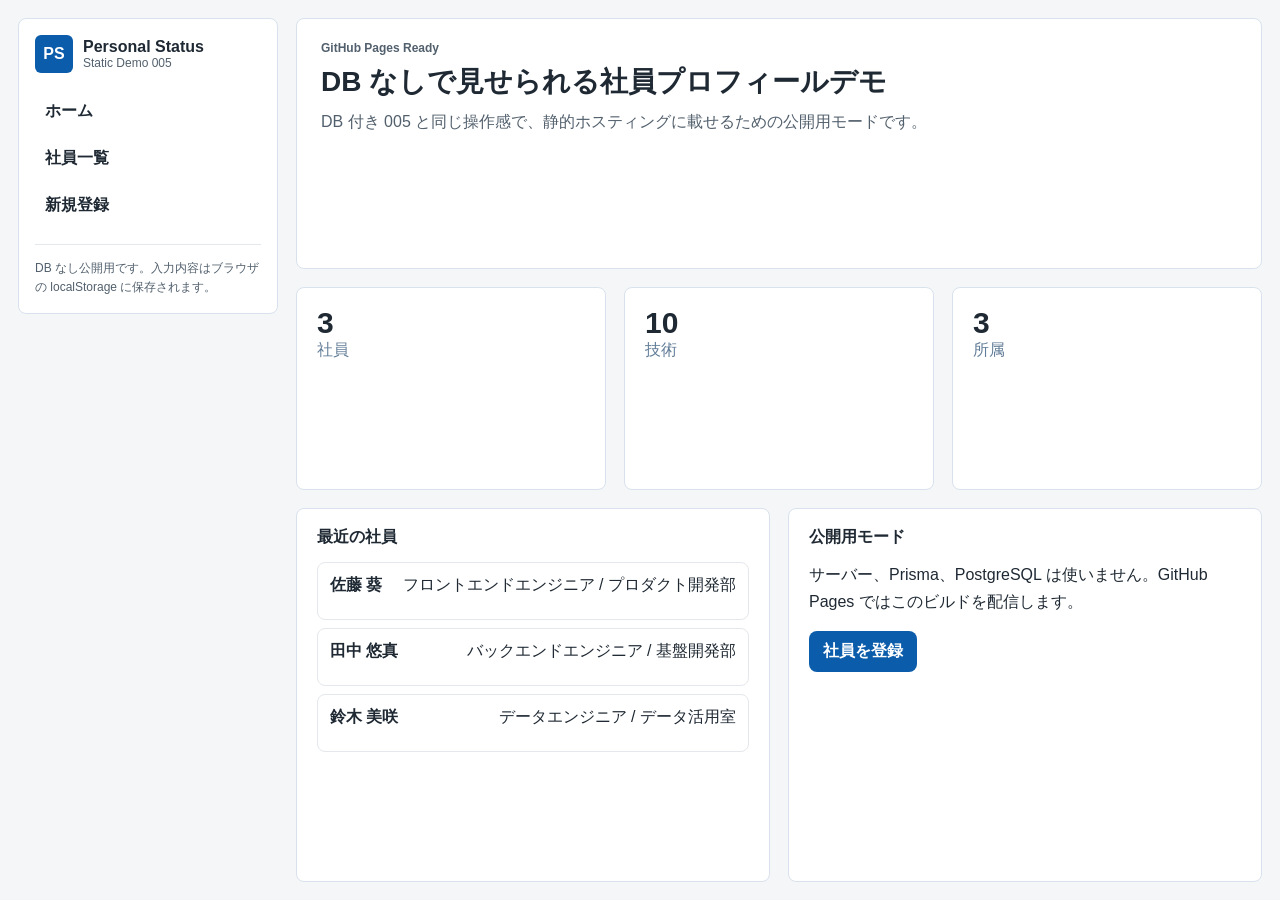
==== index.html @ d1efa98e "PEP修正" ====
<!doctype html>
<html lang="ja">
  <head>
    <meta charset="UTF-8" />
    <meta name="viewport" content="width=device-width, initial-scale=1.0" />
    <title>Personal Status Static Demo</title>
    <script type="module" crossorigin src="./assets/index-CxDqPb6j.js"></script>
    <link rel="stylesheet" crossorigin href="./assets/index-qJK4ZUf7.css">
  </head>
  <body>
    <div id="root"></div>
  </body>
</html>
---- assets/index-qJK4ZUf7.css ----
:root{color:#1f2933;background:#f4f6f8;font-family:Inter,Noto Sans JP,Yu Gothic UI,Meiryo,sans-serif}*{box-sizing:border-box}body{margin:0}a{color:inherit;text-decoration:none}button,input,select,textarea{font:inherit}.appShell{grid-template-columns:260px minmax(0,1fr);gap:18px;min-height:100vh;padding:18px;display:grid}.sideNav,.pageHeader,.panel,.metricCard,.tablePanel,.formPanel{background:#fff;border:1px solid #d9e2ec;border-radius:8px}.sideNav{align-self:start;padding:16px;position:sticky;top:18px}.brand{align-items:center;gap:10px;margin-bottom:18px;display:flex}.brandMark{color:#fff;background:#0b5cab;border-radius:6px;place-items:center;width:38px;height:38px;font-weight:800;display:grid}.brand strong,.brand span,.sideNav a,.rowButton strong,.rowButton span,.personRow strong,.personRow small,.projectItem strong,.projectItem small,.skillLine strong,.skillLine small{display:block}.brand span,.pageHeader p,.pageHeader span,small,.note,.definitionList dt{color:#52606d}.brand span,.pageHeader p,small,.note,.definitionList dt{font-size:12px}.sideNav nav{gap:6px;display:grid}.sideNav a{border-radius:8px;padding:10px;font-weight:800}.sideNav a:hover{color:#0b5cab;background:#e6f0fa}.note{border-top:1px solid #e4e7eb;margin:18px 0 0;padding-top:14px;line-height:1.6}.workArea{gap:18px;min-width:0;display:grid}.pageHeader{padding:22px 24px}.pageHeader p{margin:0 0 8px;font-weight:800}h1,h2,p{margin-top:0}h1{margin-bottom:8px;font-size:28px}h2{margin:0;font-size:16px}.pageHeader span,.panel p{line-height:1.65}.headerActions{gap:10px;margin-top:16px;display:flex}.metricGrid,.contentGrid,.profileGrid{gap:18px;display:grid}.metricGrid{grid-template-columns:repeat(3,minmax(0,1fr))}.contentGrid,.profileGrid{grid-template-columns:repeat(2,minmax(0,1fr))}.metricCard,.panel,.tablePanel,.formPanel{padding:18px 20px}.metricCard strong{font-size:30px;display:block}.metricCard span{color:#627d98}.panelTitle{margin-bottom:14px}.rowList{gap:8px;display:grid}.rowButton,.personRow,.skillLine,.projectItem{background:#fff;border:1px solid #e4e7eb;border-radius:8px;gap:10px;min-height:58px;padding:12px;display:grid}.rowButton{grid-template-columns:minmax(0,1fr) minmax(160px,auto)}.personRow{grid-template-columns:42px minmax(220px,1.3fr) minmax(140px,.6fr) minmax(180px,1fr);align-items:center}.skillLine{grid-template-columns:minmax(0,1fr) auto;align-items:center}.rowButton:hover,.personRow:hover{border-color:#0b5cab}.avatar{color:#0b5cab;background:#e6f0fa;border-radius:50%;place-items:center;width:40px;height:40px;font-weight:800;display:grid}.toolbar{grid-template-columns:minmax(0,1fr) auto;align-items:center;gap:12px;display:grid}.searchForm{grid-template-columns:minmax(0,1fr) 86px;gap:8px;display:grid}input,select,textarea{background:#fff;border:1px solid #bcccdc;border-radius:8px;width:100%;min-width:0;min-height:40px;padding:8px 10px}textarea{resize:vertical}.searchForm button,.primaryButton,.primaryLink,.secondaryLink{border-radius:8px;justify-content:center;min-height:40px;padding:10px 14px;font-weight:800;display:inline-flex}.searchForm button,.primaryButton,.primaryLink{color:#fff;background:#0b5cab;border:0}.secondaryLink{background:#fff;border:1px solid #bcccdc}.definitionList{grid-template-columns:110px minmax(0,1fr);gap:8px 18px;margin:0;display:grid}.definitionList dd{margin:0;line-height:1.65}.level{color:#0a4c86;background:#e6f0fa;border:1px solid #9ac4ef;border-radius:999px;padding:6px 10px;font-size:12px;font-weight:800}.formPanel{grid-template-columns:repeat(2,minmax(0,1fr));gap:14px;display:grid}.formPanel label{color:#334e68;gap:6px;font-size:13px;font-weight:800;display:grid}.formPanel .wide,.sectionTitle,.formActions,.skillEditor{grid-column:1/-1}.sectionTitle{border-top:1px solid #e4e7eb;padding-top:14px;font-weight:800}.formActions{justify-content:flex-end;gap:10px;display:flex}.skillEditor{gap:10px;display:grid}.skillEditRow{border:1px solid #e4e7eb;border-radius:8px;grid-template-columns:minmax(220px,1.2fr) 120px 90px 130px minmax(180px,1fr) 72px;align-items:end;gap:10px;padding:12px;display:grid}.skillNoteInput{min-width:0}.iconButton,.secondaryButton{cursor:pointer;border-radius:8px;min-height:40px;padding:8px 10px;font-weight:800}.iconButton{background:#fff;border:1px solid #bcccdc}.iconButton:disabled{color:#9aa5b1;cursor:not-allowed}.secondaryButton{background:#eef2f7;border:1px solid #d9e2ec;justify-self:start}.emptyText{color:#627d98}.backLink{color:#0b5cab;font-weight:800}.pageActions{align-items:center;gap:12px;display:flex}@media (width<=920px){.appShell,.metricGrid,.contentGrid,.profileGrid,.formPanel,.toolbar{grid-template-columns:1fr}.sideNav{position:static}.personRow,.rowButton,.skillLine,.definitionList,.searchForm,.skillEditRow{grid-template-columns:1fr}.pageActions,.formActions,.headerActions{flex-direction:column;align-items:stretch}}button{color:inherit}.sideNav button{cursor:pointer;text-align:left;background:0 0;border:0;border-radius:8px;padding:10px;font-weight:800}.sideNav button:hover{color:#0b5cab;background:#e6f0fa}.personRow,.rowButton{cursor:pointer;text-align:left}
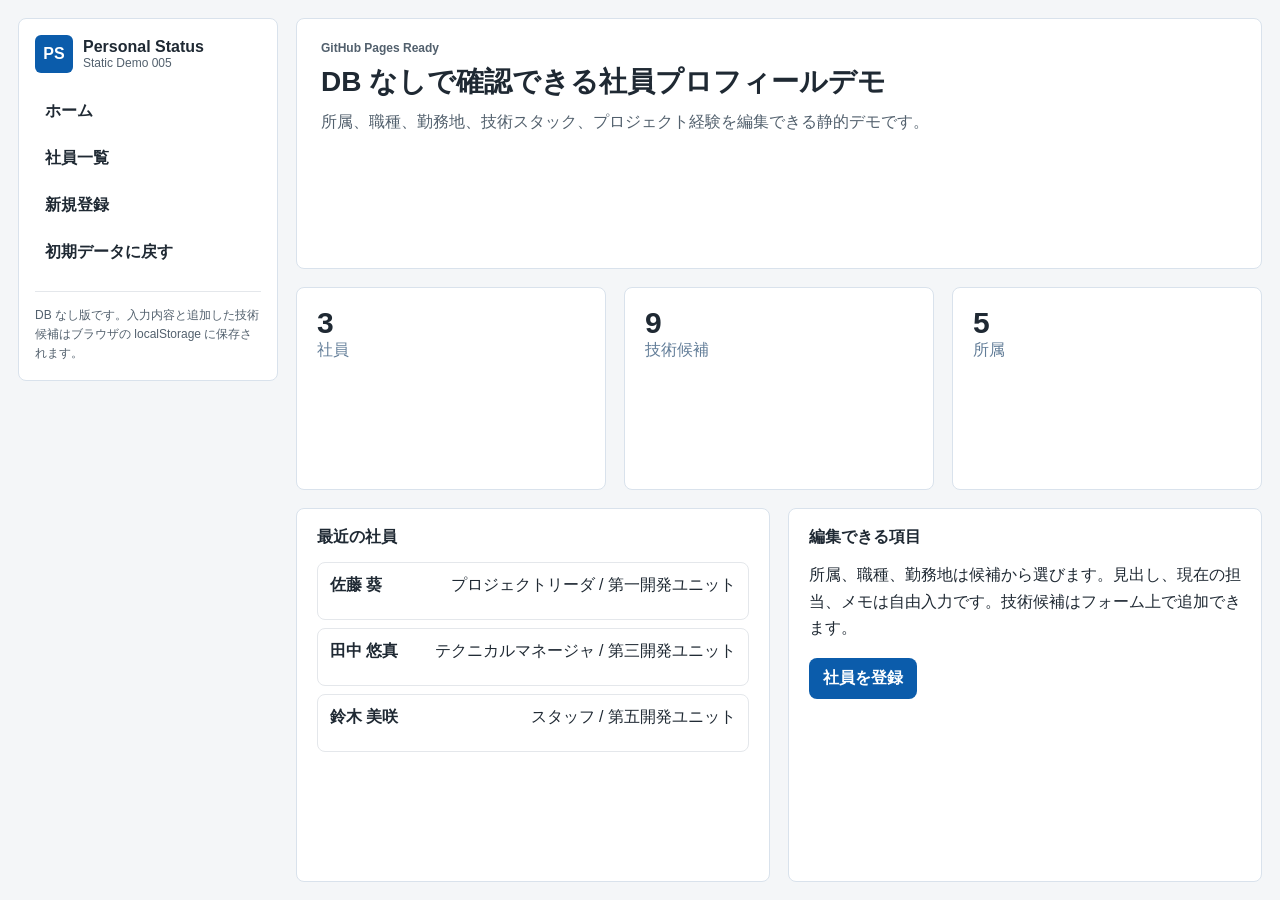
==== commit e2e0a99a: "pep2" ====
--- a/index.html
+++ b/index.html
@@ -4,8 +4,8 @@
     <meta charset="UTF-8" />
     <meta name="viewport" content="width=device-width, initial-scale=1.0" />
     <title>Personal Status Static Demo</title>
-    <script type="module" crossorigin src="./assets/index-CxDqPb6j.js"></script>
-    <link rel="stylesheet" crossorigin href="./assets/index-qJK4ZUf7.css">
+    <script type="module" crossorigin src="./assets/index-CJeGLlDK.js"></script>
+    <link rel="stylesheet" crossorigin href="./assets/index-DW9XeEGh.css">
   </head>
   <body>
     <div id="root"></div>
--- a/assets/index-DW9XeEGh.css
+++ b/assets/index-DW9XeEGh.css
@@ -0,0 +1 @@
+:root{color:#1f2933;background:#f4f6f8;font-family:Inter,Noto Sans JP,Yu Gothic UI,Meiryo,sans-serif}*{box-sizing:border-box}body{margin:0}a{color:inherit;text-decoration:none}button,input,select,textarea{font:inherit}.appShell{grid-template-columns:260px minmax(0,1fr);gap:18px;min-height:100vh;padding:18px;display:grid}.sideNav,.pageHeader,.panel,.metricCard,.tablePanel,.formPanel{background:#fff;border:1px solid #d9e2ec;border-radius:8px}.sideNav{align-self:start;padding:16px;position:sticky;top:18px}.brand{align-items:center;gap:10px;margin-bottom:18px;display:flex}.brandMark{color:#fff;background:#0b5cab;border-radius:6px;place-items:center;width:38px;height:38px;font-weight:800;display:grid}.brand strong,.brand span,.sideNav a,.rowButton strong,.rowButton span,.personRow strong,.personRow small,.projectItem strong,.projectItem small,.skillLine strong,.skillLine small{display:block}.brand span,.pageHeader p,.pageHeader span,small,.note,.definitionList dt{color:#52606d}.brand span,.pageHeader p,small,.note,.definitionList dt{font-size:12px}.sideNav nav{gap:6px;display:grid}.sideNav a{border-radius:8px;padding:10px;font-weight:800}.sideNav a:hover{color:#0b5cab;background:#e6f0fa}.note{border-top:1px solid #e4e7eb;margin:18px 0 0;padding-top:14px;line-height:1.6}.workArea{gap:18px;min-width:0;display:grid}.pageHeader{padding:22px 24px}.pageHeader p{margin:0 0 8px;font-weight:800}h1,h2,p{margin-top:0}h1{margin-bottom:8px;font-size:28px}h2{margin:0;font-size:16px}.pageHeader span,.panel p{line-height:1.65}.headerActions{gap:10px;margin-top:16px;display:flex}.metricGrid,.contentGrid,.profileGrid{gap:18px;display:grid}.metricGrid{grid-template-columns:repeat(3,minmax(0,1fr))}.contentGrid,.profileGrid{grid-template-columns:repeat(2,minmax(0,1fr))}.metricCard,.panel,.tablePanel,.formPanel{padding:18px 20px}.metricCard strong{font-size:30px;display:block}.metricCard span{color:#627d98}.panelTitle{margin-bottom:14px}.rowList{gap:8px;display:grid}.rowButton,.personRow,.skillLine,.projectItem{background:#fff;border:1px solid #e4e7eb;border-radius:8px;gap:10px;min-height:58px;padding:12px;display:grid}.rowButton{grid-template-columns:minmax(0,1fr) minmax(160px,auto)}.personRow{grid-template-columns:42px minmax(220px,1.3fr) minmax(140px,.6fr) minmax(180px,1fr);align-items:center}.skillLine{grid-template-columns:minmax(0,1fr) auto;align-items:center}.rowButton:hover,.personRow:hover{border-color:#0b5cab}.avatar{color:#0b5cab;background:#e6f0fa;border-radius:50%;place-items:center;width:40px;height:40px;font-weight:800;display:grid}.toolbar{grid-template-columns:minmax(0,1fr) auto;align-items:center;gap:12px;display:grid}.searchForm{grid-template-columns:minmax(0,1fr) 86px;gap:8px;display:grid}input,select,textarea{background:#fff;border:1px solid #bcccdc;border-radius:8px;width:100%;min-width:0;min-height:40px;padding:8px 10px}textarea{resize:vertical}.searchForm button,.primaryButton,.primaryLink,.secondaryLink{border-radius:8px;justify-content:center;min-height:40px;padding:10px 14px;font-weight:800;display:inline-flex}.searchForm button,.primaryButton,.primaryLink{color:#fff;background:#0b5cab;border:0}.secondaryLink{background:#fff;border:1px solid #bcccdc}.definitionList{grid-template-columns:110px minmax(0,1fr);gap:8px 18px;margin:0;display:grid}.definitionList dd{margin:0;line-height:1.65}.level{color:#0a4c86;background:#e6f0fa;border:1px solid #9ac4ef;border-radius:999px;padding:6px 10px;font-size:12px;font-weight:800}.formPanel{grid-template-columns:repeat(2,minmax(0,1fr));gap:14px;display:grid}.formPanel label{color:#334e68;gap:6px;font-size:13px;font-weight:800;display:grid}.formPanel .wide,.sectionTitle,.formActions,.skillEditor{grid-column:1/-1}.sectionTitle{border-top:1px solid #e4e7eb;padding-top:14px;font-weight:800}.formActions{justify-content:flex-end;gap:10px;display:flex}.skillEditor{gap:10px;display:grid}.skillEditRow{border:1px solid #e4e7eb;border-radius:8px;grid-template-columns:minmax(220px,1.2fr) 120px 90px 130px minmax(180px,1fr) 72px;align-items:end;gap:10px;padding:12px;display:grid}.skillNoteInput{min-width:0}.iconButton,.secondaryButton{cursor:pointer;border-radius:8px;min-height:40px;padding:8px 10px;font-weight:800}.iconButton{background:#fff;border:1px solid #bcccdc}.iconButton:disabled{color:#9aa5b1;cursor:not-allowed}.secondaryButton{background:#eef2f7;border:1px solid #d9e2ec;justify-self:start}.emptyText{color:#627d98}.backLink{color:#0b5cab;font-weight:800}.pageActions{align-items:center;gap:12px;display:flex}@media (width<=920px){.appShell,.metricGrid,.contentGrid,.profileGrid,.formPanel,.toolbar{grid-template-columns:1fr}.sideNav{position:static}.personRow,.rowButton,.skillLine,.definitionList,.searchForm,.skillEditRow{grid-template-columns:1fr}.pageActions,.formActions,.headerActions{flex-direction:column;align-items:stretch}}button{color:inherit}.sideNav button{cursor:pointer;text-align:left;background:0 0;border:0;border-radius:8px;padding:10px;font-weight:800}.sideNav button:hover{color:#0b5cab;background:#e6f0fa}.personRow,.rowButton{cursor:pointer;text-align:left}.skillCandidateBox,.projectEditor{grid-column:1/-1;gap:10px;display:grid}.skillCandidateBox{grid-template-columns:minmax(180px,1fr) minmax(180px,1fr) auto;align-items:end}.projectEditRow{border:1px solid #e4e7eb;border-radius:8px;grid-template-columns:130px minmax(170px,1fr) minmax(130px,.8fr) 110px 110px 72px;align-items:end;gap:10px;padding:12px;display:grid}.projectEditRow .wide{grid-column:span 3}.projectItem span{color:#334e68;line-height:1.6}@media (width<=920px){.skillCandidateBox,.projectEditRow{grid-template-columns:1fr}.projectEditRow .wide{grid-column:auto}}
